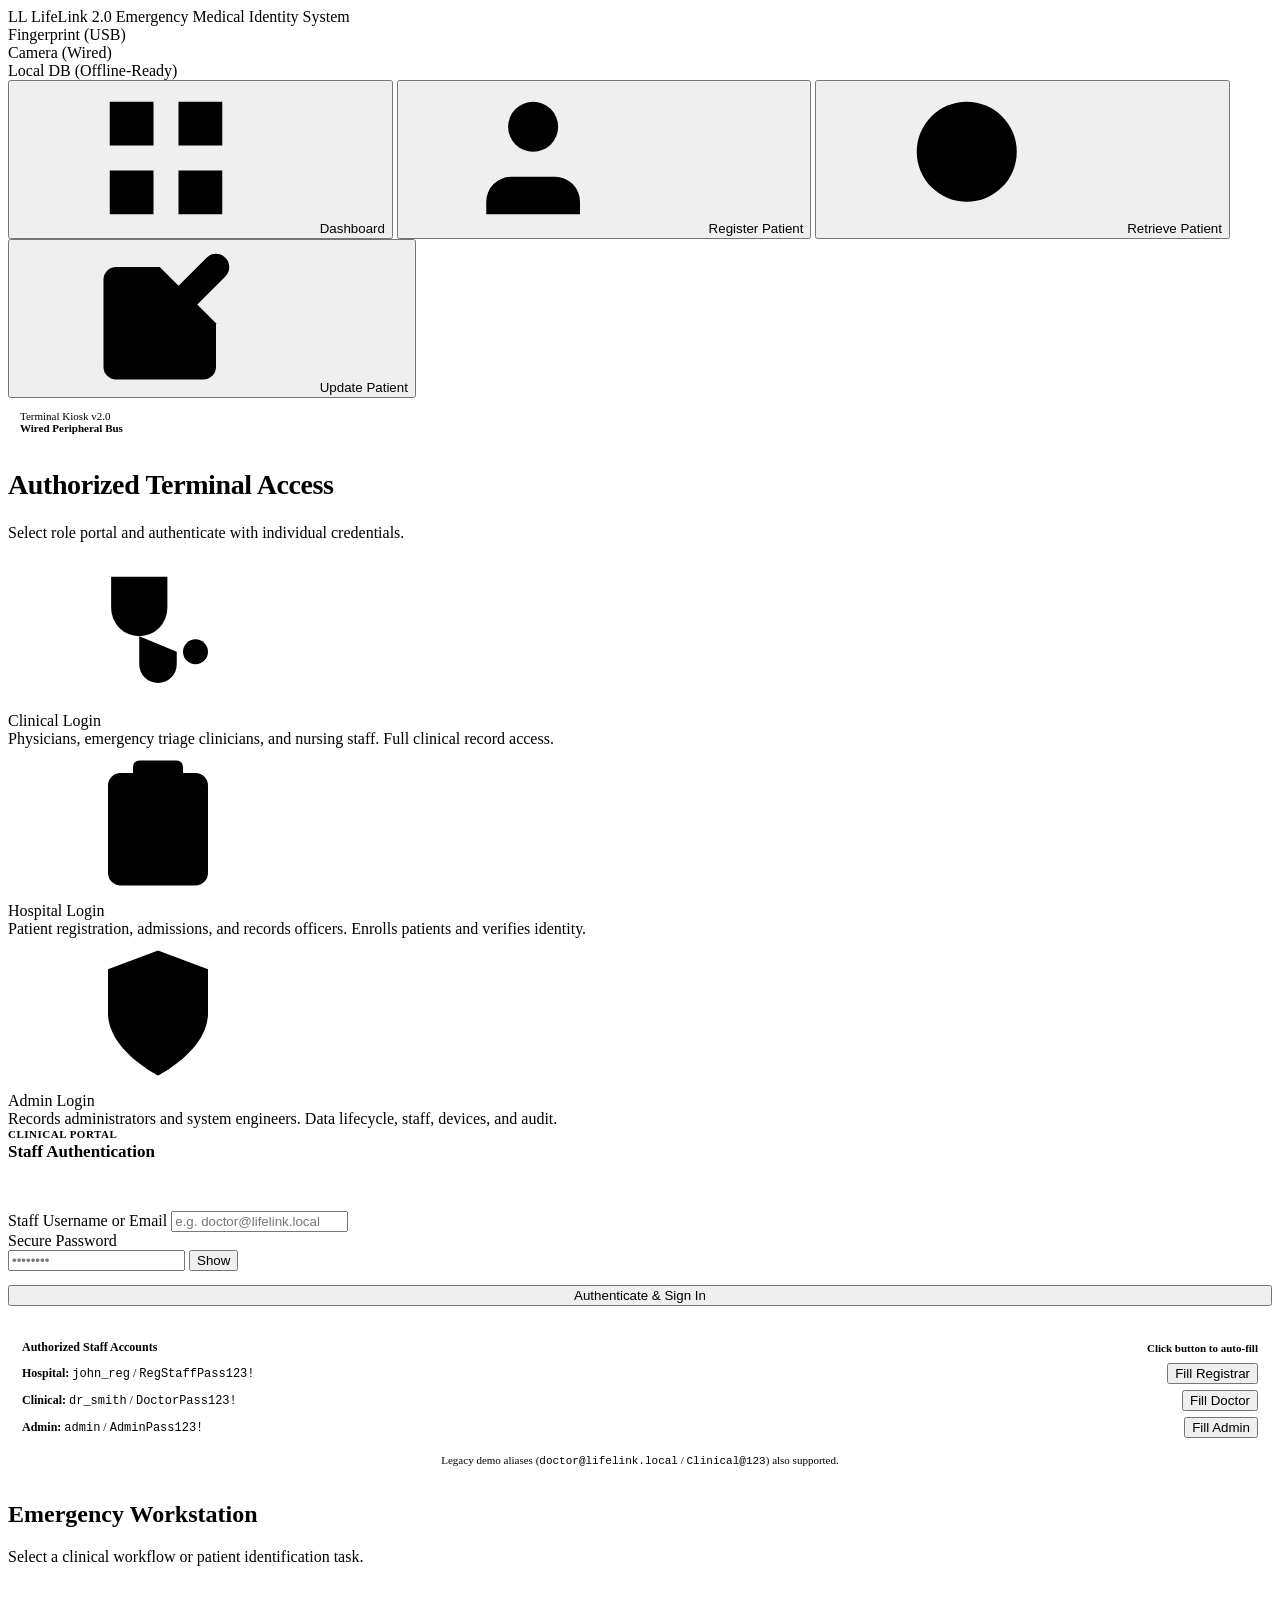
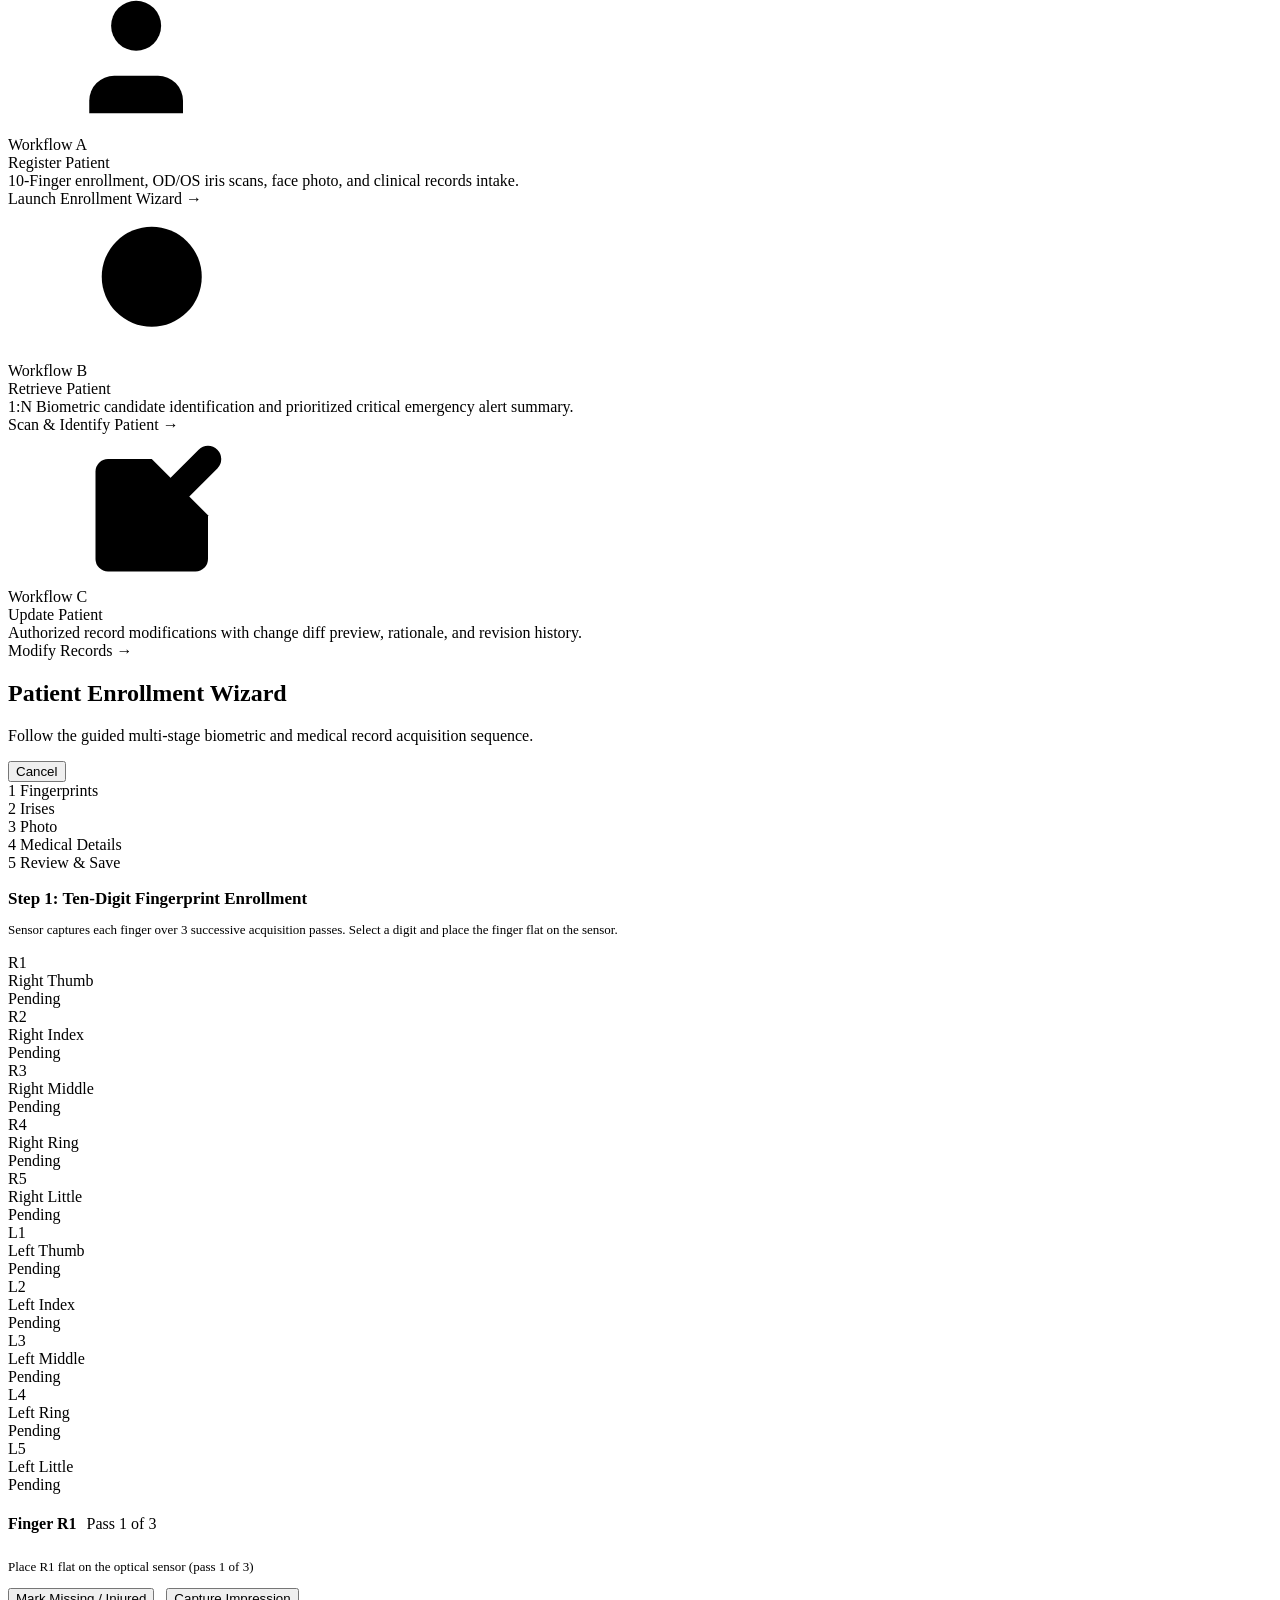
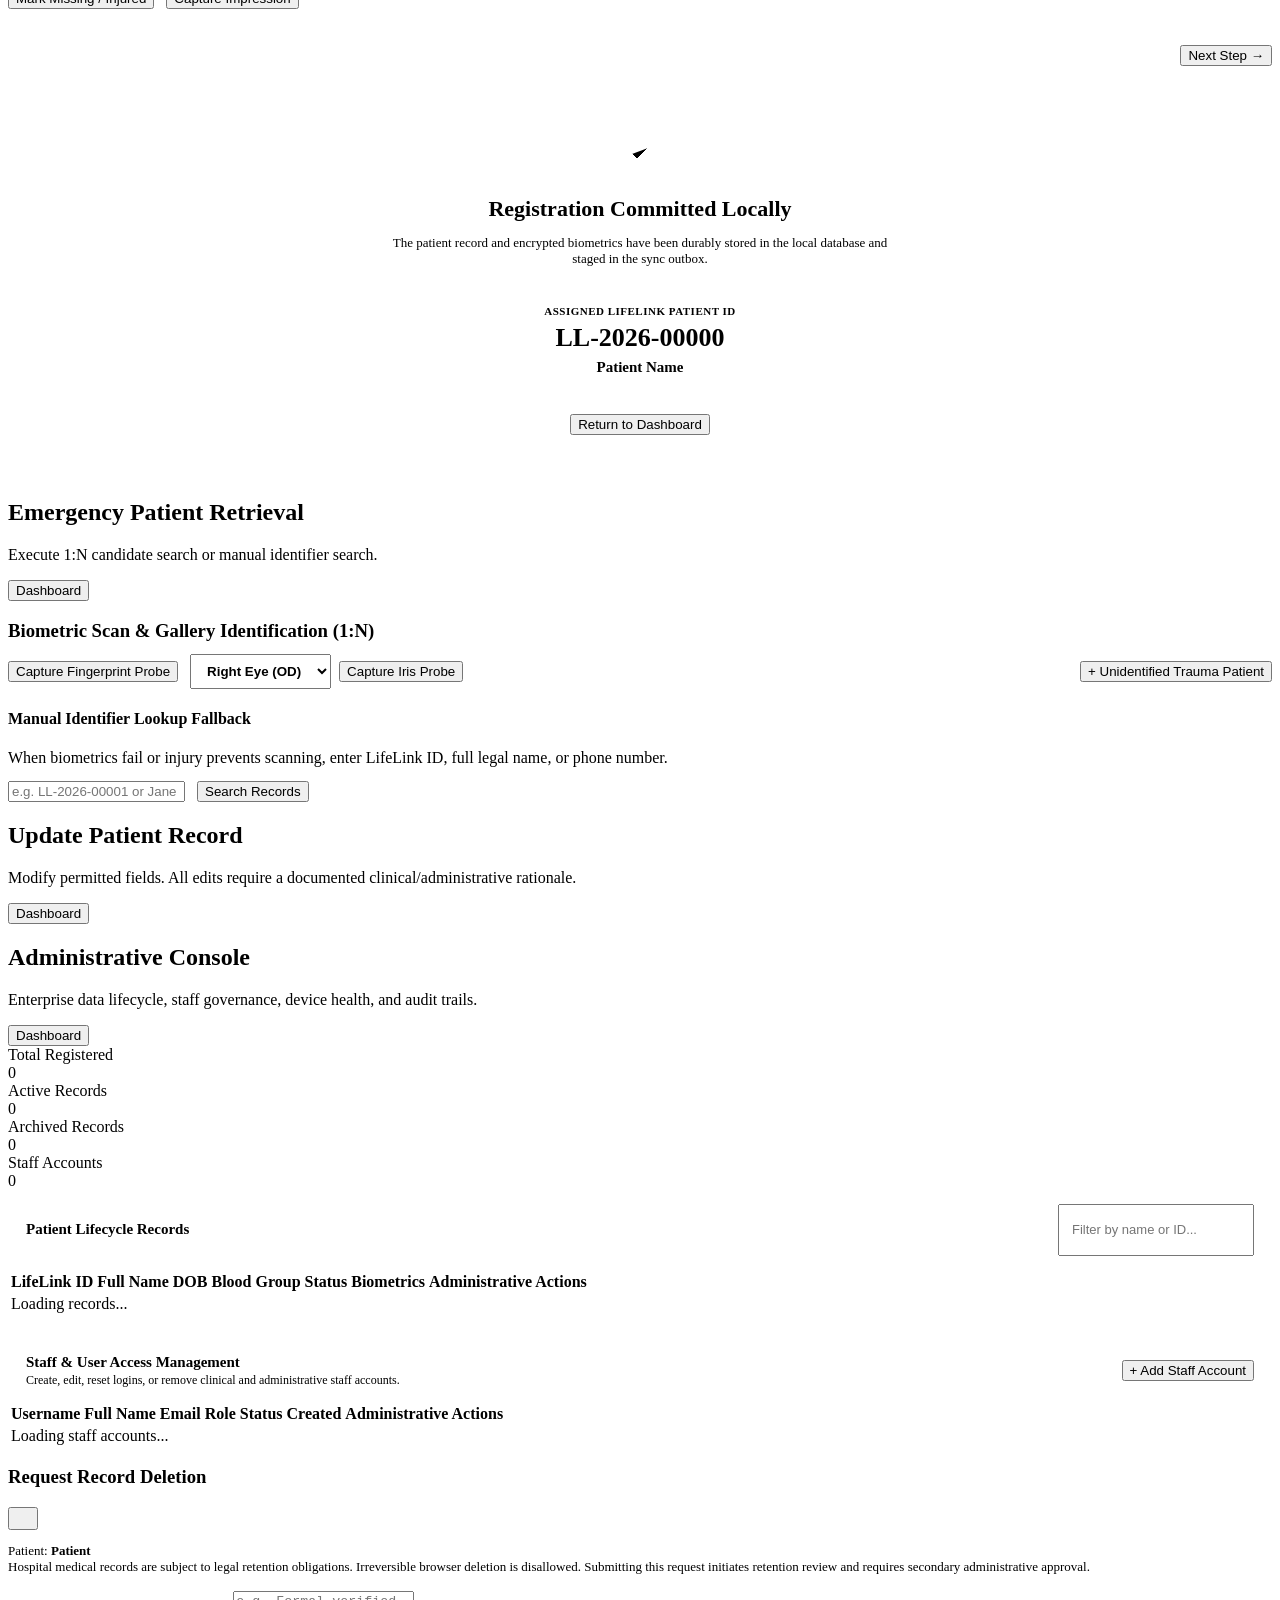
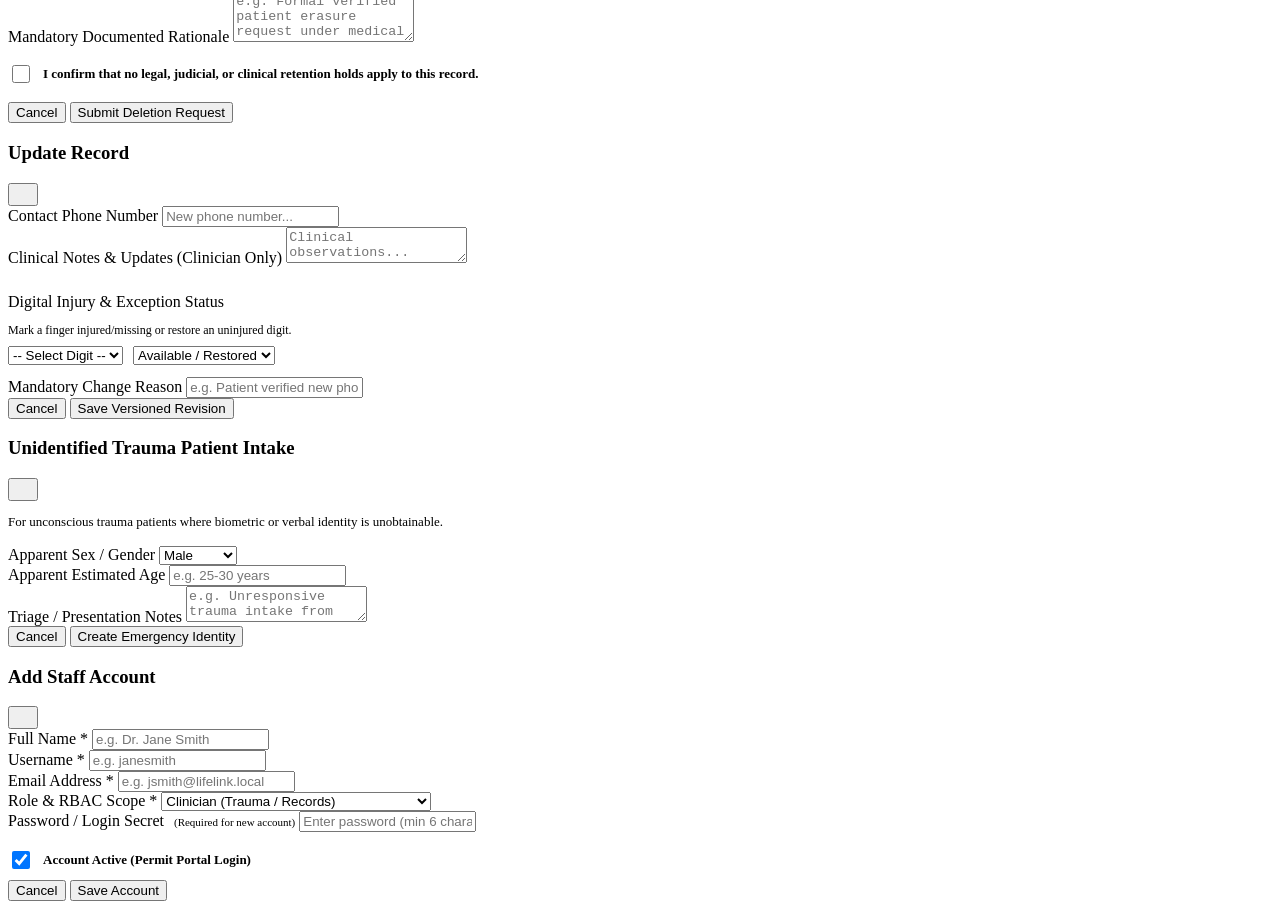
==== frontend/index.html @ 78378154 "First Commit" ====
<!DOCTYPE html>
<html lang="en">
<head>
  <meta charset="UTF-8">
  <meta name="viewport" content="width=device-width, initial-scale=1.0">
  <title>LifeLink 2.0 — Emergency Medical Identity System</title>
  <link rel="stylesheet" href="/css/style.css">
</head>
<body>
  <!-- Offline SVG Icon Sprite -->
  <svg style="display:none;" xmlns="http://www.w3.org/2000/svg">
    <defs>
      <symbol id="icon-dashboard" viewBox="0 0 24 24">
        <rect x="3" y="3" width="7" height="7"></rect>
        <rect x="14" y="3" width="7" height="7"></rect>
        <rect x="14" y="14" width="7" height="7"></rect>
        <rect x="3" y="14" width="7" height="7"></rect>
      </symbol>
      <symbol id="icon-register" viewBox="0 0 24 24">
        <path d="M16 21v-2a4 4 0 0 0-4-4H5a4 4 0 0 0-4 4v2"></path>
        <circle cx="8.5" cy="7" r="4"></circle>
        <line x1="20" y1="8" x2="20" y2="14"></line>
        <line x1="23" y1="11" x2="17" y2="11"></line>
      </symbol>
      <symbol id="icon-retrieve" viewBox="0 0 24 24">
        <circle cx="11" cy="11" r="8"></circle>
        <line x1="21" y1="21" x2="16.65" y2="16.65"></line>
      </symbol>
      <symbol id="icon-update" viewBox="0 0 24 24">
        <path d="M11 4H4a2 2 0 0 0-2 2v14a2 2 0 0 0 2 2h14a2 2 0 0 0 2-2v-7"></path>
        <path d="M18.5 2.5a2.121 2.121 0 0 1 3 3L12 15l-4 1 1-4 9.5-9.5z"></path>
      </symbol>
      <symbol id="icon-admin" viewBox="0 0 24 24">
        <circle cx="12" cy="12" r="3"></circle>
        <path d="M19.4 15a1.65 1.65 0 0 0 .33 1.82l.06.06a2 2 0 0 1 0 2.83 2 2 0 0 1-2.83 0l-.06-.06a1.65 1.65 0 0 0-1.82-.33 1.65 1.65 0 0 0-1 1.51V21a2 2 0 0 1-2 2 2 2 0 0 1-2-2v-.09A1.65 1.65 0 0 0 9 19.4a1.65 1.65 0 0 0-1.82.33l-.06.06a2 2 0 0 1-2.83 0 2 2 0 0 1 0-2.83l.06-.06a1.65 1.65 0 0 0 .33-1.82 1.65 1.65 0 0 0-1.51-1H3a2 2 0 0 1-2-2 2 2 0 0 1 2-2h.09A1.65 1.65 0 0 0 4.6 9a1.65 1.65 0 0 0-.33-1.82l-.06-.06a2 2 0 0 1 0-2.83 2 2 0 0 1 2.83 0l.06.06a1.65 1.65 0 0 0 1.82.33H9a1.65 1.65 0 0 0 1-1.51V3a2 2 0 0 1 2-2 2 2 0 0 1 2 2v.09a1.65 1.65 0 0 0 1 1.51 1.65 1.65 0 0 0 1.82-.33l.06-.06a2 2 0 0 1 2.83 0 2 2 0 0 1 0 2.83l-.06.06a1.65 1.65 0 0 0-.33 1.82V9a1.65 1.65 0 0 0 1.51 1H21a2 2 0 0 1 2 2 2 2 0 0 1-2 2h-.09a1.65 1.65 0 0 0-1.51 1z"></path>
      </symbol>
      <symbol id="icon-stethoscope" viewBox="0 0 24 24">
        <path d="M4.5 3v5a4.5 4.5 0 0 0 9 0V3"></path>
        <path d="M9 12.5V17a3 3 0 0 0 6 0v-2"></path>
        <circle cx="18" cy="15" r="2"></circle>
        <line x1="3" y1="3" x2="6" y2="3"></line>
        <line x1="12" y1="3" x2="15" y2="3"></line>
      </symbol>
      <symbol id="icon-clipboard" viewBox="0 0 24 24">
        <path d="M16 4h2a2 2 0 0 1 2 2v14a2 2 0 0 1-2 2H6a2 2 0 0 1-2-2V6a2 2 0 0 1 2-2h2"></path>
        <rect x="8" y="2" width="8" height="4" rx="1" ry="1"></rect>
        <line x1="9" y1="12" x2="15" y2="12"></line>
        <line x1="9" y1="16" x2="13" y2="16"></line>
      </symbol>
      <symbol id="icon-shield" viewBox="0 0 24 24">
        <path d="M12 22s8-4 8-10V5l-8-3-8 3v7c0 6 8 10 8 10z"></path>
      </symbol>
      <symbol id="icon-eye" viewBox="0 0 24 24">
        <path d="M1 12s4-8 11-8 11 8 11 8-4 8-11 8-11-8-11-8z"></path>
        <circle cx="12" cy="12" r="3"></circle>
      </symbol>
      <symbol id="icon-camera" viewBox="0 0 24 24">
        <path d="M23 19a2 2 0 0 1-2 2H3a2 2 0 0 1-2-2V8a2 2 0 0 1 2-2h4l2-3h6l2 3h4a2 2 0 0 1 2 2z"></path>
        <circle cx="12" cy="13" r="4"></circle>
      </symbol>
      <symbol id="icon-fingerprint" viewBox="0 0 24 24">
        <path d="M12 2a10 10 0 0 0-10 10c0 3 1 5.5 2.5 7.5"></path>
        <path d="M12 6a6 6 0 0 0-6 6c0 2 .5 4 1.5 5.5"></path>
        <path d="M12 10a2 2 0 0 0-2 2c0 1.5.5 3 1.5 4"></path>
        <path d="M12 14v4"></path>
        <path d="M16 12a4 4 0 0 0-1.2-2.8"></path>
        <path d="M18.5 8.5A8 8 0 0 1 20 12c0 2.5-.8 5-2.2 7"></path>
      </symbol>
      <symbol id="icon-refresh" viewBox="0 0 24 24">
        <polyline points="1 4 1 10 7 10"></polyline>
        <polyline points="23 20 23 14 17 14"></polyline>
        <path d="M20.49 9A9 9 0 0 0 5.64 5.64L1 10m22 4l-4.64 4.36A9 9 0 0 1 3.51 15"></path>
      </symbol>
      <symbol id="icon-check" viewBox="0 0 24 24">
        <polyline points="20 6 9 17 4 12"></polyline>
      </symbol>
      <symbol id="icon-x" viewBox="0 0 24 24">
        <line x1="18" y1="6" x2="6" y2="18"></line>
        <line x1="6" y1="6" x2="18" y2="18"></line>
      </symbol>
      <symbol id="icon-plus" viewBox="0 0 24 24">
        <line x1="12" y1="5" x2="12" y2="19"></line>
        <line x1="5" y1="12" x2="19" y2="12"></line>
      </symbol>
    </defs>
  </svg>

  <div id="app-root">
    <!-- Top Hospital Header -->
    <header class="kiosk-header">
      <div class="kiosk-brand">
        <span class="brand-mark">LL</span>
        <span class="brand-title">LifeLink 2.0</span>
        <span class="brand-subtitle">Emergency Medical Identity System</span>
      </div>

      <!-- Live Peripheral Health & Offline/Wired Status Strip -->
      <div class="header-status-strip">
        <div class="status-pill" title="GT-521F32 Fingerprint Sensor over USB Serial">
          <span class="status-dot mock" id="status-fp"></span>
          <span>Fingerprint (USB)</span>
        </div>
        <div class="status-pill" title="Raspberry Pi 3B+ Camera over Wired Ethernet">
          <span class="status-dot mock" id="status-cam"></span>
          <span>Camera (Wired)</span>
        </div>
        <div class="status-pill" title="Local Operational Database">
          <span class="status-dot active" id="status-db"></span>
          <span>Local DB (Offline-Ready)</span>
        </div>

        <!-- Staff Profile Indicator -->
        <div class="header-user-badge" id="header-user-badge" style="display:none;">
          <div style="text-align:left;">
            <div id="header-user-name" class="user-name">User</div>
            <div id="header-user-role" class="user-role">ROLE</div>
          </div>
        </div>

        <button id="btn-logout" class="btn btn-secondary btn-sm" style="display:none;">
          Sign Out
        </button>
      </div>
    </header>

    <!-- App Body: Sidebar + Main Workspace -->
    <div class="app-body">
      <!-- Left Navigation Sidebar (Visible when logged in) -->
      <aside class="kiosk-sidebar hidden" id="kiosk-sidebar">
        <button class="nav-item active" id="nav-item-dashboard" onclick="app.showScreen('screen-dashboard')">
          <span class="nav-item-icon"><svg class="ll-icon"><use href="#icon-dashboard"/></svg></span>
          <span>Dashboard</span>
        </button>
        <button class="nav-item" id="nav-item-register" onclick="app.startRegistration()">
          <span class="nav-item-icon"><svg class="ll-icon"><use href="#icon-register"/></svg></span>
          <span>Register Patient</span>
        </button>
        <button class="nav-item" id="nav-item-retrieve" onclick="app.startRetrieval()">
          <span class="nav-item-icon"><svg class="ll-icon"><use href="#icon-retrieve"/></svg></span>
          <span>Retrieve Patient</span>
        </button>
        <button class="nav-item" id="nav-item-update" onclick="app.startUpdate()">
          <span class="nav-item-icon"><svg class="ll-icon"><use href="#icon-update"/></svg></span>
          <span>Update Patient</span>
        </button>
        <button class="nav-item" id="nav-item-admin" style="display:none;" onclick="app.startAdmin()">
          <span class="nav-item-icon"><svg class="ll-icon"><use href="#icon-admin"/></svg></span>
          <span>Admin Console</span>
        </button>
        
        <div class="sidebar-spacer"></div>

        <div style="padding:12px; font-size:11px; color:var(--text-muted); border-top:1px solid var(--border);">
          Terminal Kiosk v2.0<br>
          <span style="font-weight:600;">Wired Peripheral Bus</span>
        </div>
      </aside>

      <!-- Main Kiosk Workspace -->
      <main class="kiosk-main">

        <!-- ====================================================================
             SCREEN 1: LOGIN PORTAL SELECTION & STAFF AUTHENTICATION
             ==================================================================== -->
        <section id="screen-login" class="screen-view active">
          <div class="login-container">
            <div class="login-header-block">
              <h1 style="font-size:28px; font-weight:700; letter-spacing:-0.4px;">Authorized Terminal Access</h1>
              <p style="color:var(--text-secondary); margin-top:6px;">Select role portal and authenticate with individual credentials.</p>
            </div>

            <!-- Role Selection Cards -->
            <div class="login-portal-grid">
              <div class="portal-card clinical selected" data-portal="clinical">
                <div class="portal-icon"><svg class="ll-icon"><use href="#icon-stethoscope"/></svg></div>
                <div class="portal-title">Clinical Login</div>
                <div class="portal-desc">Physicians, emergency triage clinicians, and nursing staff. Full clinical record access.</div>
              </div>

              <div class="portal-card hospital" data-portal="hospital">
                <div class="portal-icon"><svg class="ll-icon"><use href="#icon-clipboard"/></svg></div>
                <div class="portal-title">Hospital Login</div>
                <div class="portal-desc">Patient registration, admissions, and records officers. Enrolls patients and verifies identity.</div>
              </div>

              <div class="portal-card admin" data-portal="admin">
                <div class="portal-icon"><svg class="ll-icon"><use href="#icon-shield"/></svg></div>
                <div class="portal-title">Admin Login</div>
                <div class="portal-desc">Records administrators and system engineers. Data lifecycle, staff, devices, and audit.</div>
              </div>
            </div>

            <!-- Authentication Form Card -->
            <div class="login-card">
              <div style="margin-bottom:20px; padding-bottom:12px; border-bottom:1px solid var(--border);">
                <div style="font-size:11px; font-weight:700; color:var(--text-muted); text-transform:uppercase; letter-spacing:0.5px;" id="login-portal-title">Clinical Portal</div>
                <h3 style="font-size:17px; font-weight:600; margin-top:2px;">Staff Authentication</h3>
              </div>

              <form id="login-form">
                <div class="form-group">
                  <label class="form-label" for="input-username">Staff Username or Email</label>
                  <input type="text" id="input-username" class="form-input" placeholder="e.g. doctor@lifelink.local" required autocomplete="username">
                </div>

                <div class="form-group">
                  <label class="form-label" for="input-password">Secure Password</label>
                  <div class="password-input-wrapper">
                    <input type="password" id="input-password" class="form-input" placeholder="••••••••" required autocomplete="current-password">
                    <button type="button" class="password-toggle-btn" id="btn-toggle-password">Show</button>
                  </div>
                </div>

                <button type="submit" id="btn-login-submit" class="btn btn-primary" style="width:100%; margin-top:14px;">
                  Authenticate & Sign In
                </button>
              </form>

              <div style="margin-top:20px; padding:14px; background:var(--surface); border:1px solid var(--border); border-radius:var(--radius-sm); font-size:12px; color:var(--text-secondary);">
                <div style="font-weight:700; color:var(--text-primary); margin-bottom:8px; display:flex; justify-content:space-between; align-items:center;">
                  <span>Authorized Staff Accounts</span>
                  <span style="font-size:11px; color:var(--text-muted);">Click button to auto-fill</span>
                </div>
                <div style="display:flex; flex-direction:column; gap:6px; margin-bottom:10px;">
                  <div style="display:flex; justify-content:space-between; align-items:center;">
                    <span><strong>Hospital:</strong> <code>john_reg</code> / <code>RegStaffPass123!</code></span>
                    <button type="button" class="btn btn-outline btn-xs demo-fill-btn" data-portal="hospital" data-user="john_reg" data-pass="RegStaffPass123!">Fill Registrar</button>
                  </div>
                  <div style="display:flex; justify-content:space-between; align-items:center;">
                    <span><strong>Clinical:</strong> <code>dr_smith</code> / <code>DoctorPass123!</code></span>
                    <button type="button" class="btn btn-outline btn-xs demo-fill-btn" data-portal="clinical" data-user="dr_smith" data-pass="DoctorPass123!">Fill Doctor</button>
                  </div>
                  <div style="display:flex; justify-content:space-between; align-items:center;">
                    <span><strong>Admin:</strong> <code>admin</code> / <code>AdminPass123!</code></span>
                    <button type="button" class="btn btn-outline btn-xs demo-fill-btn" data-portal="admin" data-user="admin" data-pass="AdminPass123!">Fill Admin</button>
                  </div>
                </div>
                <div style="border-top:1px dashed var(--border); padding-top:6px; font-size:11px; color:var(--text-muted); text-align:center;">
                  Legacy demo aliases (<code>doctor@lifelink.local</code> / <code>Clinical@123</code>) also supported.
                </div>
              </div>
            </div>
          </div>
        </section>

        <!-- ====================================================================
             SCREEN 2: MAIN WORKSTATION DASHBOARD
             ==================================================================== -->
        <section id="screen-dashboard" class="screen-view">
          <div class="page-header">
            <div>
              <h1 class="page-title">Emergency Workstation</h1>
              <p class="page-description">Select a clinical workflow or patient identification task.</p>
            </div>
          </div>

          <div class="dashboard-grid">
            <!-- Register Patient -->
            <div class="action-card" id="card-action-register">
              <div>
                <div class="action-card-header">
                  <div class="action-card-icon"><svg class="ll-icon"><use href="#icon-register"/></svg></div>
                  <span class="action-card-badge">Workflow A</span>
                </div>
                <div class="action-card-title">Register Patient</div>
                <div class="action-card-desc">10-Finger enrollment, OD/OS iris scans, face photo, and clinical records intake.</div>
              </div>
              <div class="action-card-link">Launch Enrollment Wizard →</div>
            </div>

            <!-- Retrieve Patient -->
            <div class="action-card" id="card-action-retrieve">
              <div>
                <div class="action-card-header">
                  <div class="action-card-icon"><svg class="ll-icon"><use href="#icon-retrieve"/></svg></div>
                  <span class="action-card-badge">Workflow B</span>
                </div>
                <div class="action-card-title">Retrieve Patient</div>
                <div class="action-card-desc">1:N Biometric candidate identification and prioritized critical emergency alert summary.</div>
              </div>
              <div class="action-card-link">Scan & Identify Patient →</div>
            </div>

            <!-- Update Patient -->
            <div class="action-card" id="card-action-update">
              <div>
                <div class="action-card-header">
                  <div class="action-card-icon"><svg class="ll-icon"><use href="#icon-update"/></svg></div>
                  <span class="action-card-badge">Workflow C</span>
                </div>
                <div class="action-card-title">Update Patient</div>
                <div class="action-card-desc">Authorized record modifications with change diff preview, rationale, and revision history.</div>
              </div>
              <div class="action-card-link">Modify Records →</div>
            </div>

            <!-- Admin Dashboard (Conditional on RBAC) -->
            <div class="action-card" id="card-action-admin" style="display:none;">
              <div>
                <div class="action-card-header">
                  <div class="action-card-icon"><svg class="ll-icon"><use href="#icon-admin"/></svg></div>
                  <span class="action-card-badge">Administration</span>
                </div>
                <div class="action-card-title">Admin Dashboard</div>
                <div class="action-card-desc">Patient lifecycle (view, edit, archive, deletion requests), staff accounts, devices, and audit.</div>
              </div>
              <div class="action-card-link">Open Admin Console →</div>
            </div>
          </div>
        </section>

        <!-- ====================================================================
             SCREEN 3: WORKFLOW A — PATIENT REGISTRATION WIZARD
             ==================================================================== -->
        <section id="screen-register" class="screen-view">
          <div class="page-header">
            <div>
              <h1 class="page-title">Patient Enrollment Wizard</h1>
              <p class="page-description">Follow the guided multi-stage biometric and medical record acquisition sequence.</p>
            </div>
            <button class="btn btn-secondary btn-sm" onclick="app.showScreen('screen-dashboard')">Cancel</button>
          </div>

          <!-- Minimal Horizontal Stepper -->
          <div class="stepper registration-stepper">
            <div class="step-item active" data-step="1"><span class="step-number">1</span> <span>Fingerprints</span></div>
            <div class="step-item" data-step="2"><span class="step-number">2</span> <span>Irises</span></div>
            <div class="step-item" data-step="3"><span class="step-number">3</span> <span>Photo</span></div>
            <div class="step-item" data-step="4"><span class="step-number">4</span> <span>Medical Details</span></div>
            <div class="step-item" data-step="5"><span class="step-number">5</span> <span>Review & Save</span></div>
          </div>

          <!-- Step 1: 10-Finger Interactive Matrix -->
          <div id="reg-step-1" class="step-content-pane reg-step-pane">
            <h3 style="font-size:17px; font-weight:600; margin-bottom:4px;">Step 1: Ten-Digit Fingerprint Enrollment</h3>
            <p style="color:var(--text-secondary); font-size:13px; margin-bottom:16px;">
              Sensor captures each finger over 3 successive acquisition passes. Select a digit and place the finger flat on the sensor.
            </p>

            <!-- 10 Fingers Matrix: R1..R5 and L1..L5 -->
            <div class="fingerprint-matrix">
              <div class="finger-slot-card active" data-pos="R1"><div class="finger-label">R1</div><div class="finger-sub">Right Thumb</div><span class="finger-status-badge badge-pending">Pending</span></div>
              <div class="finger-slot-card" data-pos="R2"><div class="finger-label">R2</div><div class="finger-sub">Right Index</div><span class="finger-status-badge badge-pending">Pending</span></div>
              <div class="finger-slot-card" data-pos="R3"><div class="finger-label">R3</div><div class="finger-sub">Right Middle</div><span class="finger-status-badge badge-pending">Pending</span></div>
              <div class="finger-slot-card" data-pos="R4"><div class="finger-label">R4</div><div class="finger-sub">Right Ring</div><span class="finger-status-badge badge-pending">Pending</span></div>
              <div class="finger-slot-card" data-pos="R5"><div class="finger-label">R5</div><div class="finger-sub">Right Little</div><span class="finger-status-badge badge-pending">Pending</span></div>
              <div class="finger-slot-card" data-pos="L1"><div class="finger-label">L1</div><div class="finger-sub">Left Thumb</div><span class="finger-status-badge badge-pending">Pending</span></div>
              <div class="finger-slot-card" data-pos="L2"><div class="finger-label">L2</div><div class="finger-sub">Left Index</div><span class="finger-status-badge badge-pending">Pending</span></div>
              <div class="finger-slot-card" data-pos="L3"><div class="finger-label">L3</div><div class="finger-sub">Left Middle</div><span class="finger-status-badge badge-pending">Pending</span></div>
              <div class="finger-slot-card" data-pos="L4"><div class="finger-label">L4</div><div class="finger-sub">Left Ring</div><span class="finger-status-badge badge-pending">Pending</span></div>
              <div class="finger-slot-card" data-pos="L5"><div class="finger-label">L5</div><div class="finger-sub">Left Little</div><span class="finger-status-badge badge-pending">Pending</span></div>
            </div>

            <!-- Guided Capture Control Box -->
            <div class="biometric-control-box">
              <div>
                <div style="display:flex; align-items:center; gap:10px;">
                  <h4 id="current-finger-title" style="font-size:16px; font-weight:700;">Finger R1</h4>
                  <span id="fp-pass-indicator" class="status-pill">Pass 1 of 3</span>
                </div>
                <p id="current-finger-instruction" style="color:var(--text-muted); font-size:13px; margin-top:4px;">Place R1 flat on the optical sensor (pass 1 of 3)</p>
                <div id="fp-scan-progress" style="display:none; margin-top:8px; font-size:12px; color:var(--primary); font-weight:600;">
                  <span style="display:inline-block; width:12px; height:12px; border:2px solid var(--border); border-top-color:var(--primary); border-radius:50%; animation:spin 0.8s linear infinite; vertical-align:middle; margin-right:6px;"></span>
                  <span id="fp-scan-status-text">Sensor active — waiting for finger...</span>
                </div>
              </div>
              <div style="display:flex; gap:12px; align-items:center;">
                <button id="btn-restore-fp" class="btn btn-secondary" style="display:none;">
                  <svg class="ll-icon" style="margin-right:6px;"><use href="#icon-refresh"/></svg> Restore Finger
                </button>
                <button id="btn-mark-fp-unavailable" class="btn btn-secondary">Mark Missing / Injured</button>
                <button id="btn-cancel-fp-scan" class="btn btn-secondary" style="display:none;">Cancel Scan</button>
                <button id="btn-trigger-fp-scan" class="btn btn-primary">Capture Impression</button>
              </div>
            </div>
          </div>

          <!-- Step 2: Iris Capture & ISO Quality Screening -->
          <div id="reg-step-2" class="step-content-pane reg-step-pane" style="display:none;">
            <h3 style="font-size:17px; font-weight:600; margin-bottom:4px;">Step 2: Visible-Spectrum Iris Acquisition</h3>
            <p style="color:var(--text-secondary); font-size:13px; margin-bottom:16px;">
              Align patient eye within camera reticle. The system evaluates ISO/IEC 29794-6 sharpness, exposure, and glare in RAM before acceptance.
            </p>

            <div class="iris-capture-panel">
              <div class="camera-viewport">
                <div class="camera-guide-reticle"></div>
                <img id="iris-live-stream" style="display:none; width:100%; height:100%; object-fit:cover;" alt="Live Iris Feed">
                <img id="iris-preview-od" style="display:none; width:100%; height:100%; object-fit:cover;" alt="OD Preview">
                <img id="iris-preview-os" style="display:none; width:100%; height:100%; object-fit:cover;" alt="OS Preview">
                <div id="iris-placeholder-text" style="text-align:center; color:var(--text-muted); font-size:13px; z-index:2;">
                  <svg class="ll-icon" style="width:36px; height:36px; stroke-width:1.5; margin-bottom:8px;"><use href="#icon-eye"/></svg><br>
                  Shared Pi 3B+ Camera (IMX708 NoIR)<br>
                  <span style="font-size:11px; color:var(--text-secondary);">Start preview for real-time alignment with 850nm IR illumination</span>
                </div>
              </div>

              <div class="quality-meter-box">
                <div style="display:flex; justify-content:space-between; align-items:center; margin-bottom:8px;">
                  <h4 style="font-size:14px; font-weight:700; text-transform:uppercase; letter-spacing:0.5px;">ISO/IEC 29794-6 Quality Screening</h4>
                  <button id="btn-toggle-iris-preview" class="btn btn-secondary btn-sm">Start Live Preview</button>
                </div>
                
                <div class="meter-row">
                  <div class="meter-label-row">
                    <span>Sharpness / Focus (Laplacian &ge; 50)</span>
                    <span id="meter-sharpness-val" style="font-weight:700;">0.0</span>
                  </div>
                  <div class="meter-bar"><div class="meter-fill" id="meter-sharpness" style="width:0%;"></div></div>
                </div>

                <div class="meter-row">
                  <div class="meter-label-row">
                    <span>Exposure / Illumination (Mean 35–220)</span>
                    <span id="meter-exposure-val" style="font-weight:700;">0.0</span>
                  </div>
                  <div class="meter-bar"><div class="meter-fill" id="meter-exposure" style="width:0%;"></div></div>
                </div>

                <div class="meter-row">
                  <div class="meter-label-row">
                    <span>Corneal Glare (&le; 5%)</span>
                    <span id="meter-glare-val" style="font-weight:700;">0.0%</span>
                  </div>
                  <div class="meter-bar"><div class="meter-fill" id="meter-glare" style="width:0%;"></div></div>
                </div>

                <div style="display:flex; flex-direction:column; gap:10px; margin-top:12px;">
                  <button id="btn-capture-iris-od" class="btn btn-primary">Capture Right Eye (OD)</button>
                  <button id="btn-capture-iris-os" class="btn btn-secondary">Capture Left Eye (OS)</button>
                  <button id="btn-cancel-iris-scan" class="btn btn-danger" style="display:none;">✕ Cancel Iris Scan</button>
                  <button id="btn-mark-iris-unavailable" class="btn btn-secondary">Mark Eye Unscannable (Exception)</button>
                </div>
                <div id="iris-scan-feedback" style="display:none; font-size:12px; color:var(--text-secondary); margin-top:10px; line-height:1.4; padding:8px; background:var(--surface); border:1px solid var(--border); border-radius:var(--radius-sm);"></div>
              </div>
            </div>

            <!-- Dual Captured Iris Verification & Biometric Vault Cards -->
            <div class="iris-dual-review-grid">
              <div id="card-iris-od" class="iris-eye-card">
                <div class="iris-eye-thumb-box">
                  <img id="iris-thumb-od" style="display:none;" alt="OD Crop">
                  <div class="iris-eye-reticle-overlay" id="reticle-od" style="display:none;">
                    <div class="ring-iris"></div>
                    <div class="ring-pupil"></div>
                  </div>
                  <span id="iris-thumb-empty-od" style="font-size:11px; color:var(--text-muted); text-align:center;">OD<br>Not Enrolled</span>
                </div>
                <div style="flex:1;">
                  <div style="display:flex; justify-content:space-between; align-items:center;">
                    <h5 style="font-size:13px; font-weight:700;">Right Eye (OD)</h5>
                    <span id="badge-iris-status-od" class="status-pill">Pending</span>
                  </div>
                  <p id="desc-iris-status-od" style="font-size:11px; color:var(--text-secondary); margin:4px 0 8px 0;">Requires NIR/visible acquisition</p>
                  <button type="button" id="btn-retake-iris-od" class="btn btn-outline btn-xs" style="display:none;">Retake OD</button>
                </div>
              </div>

              <div id="card-iris-os" class="iris-eye-card">
                <div class="iris-eye-thumb-box">
                  <img id="iris-thumb-os" style="display:none;" alt="OS Crop">
                  <div class="iris-eye-reticle-overlay" id="reticle-os" style="display:none;">
                    <div class="ring-iris"></div>
                    <div class="ring-pupil"></div>
                  </div>
                  <span id="iris-thumb-empty-os" style="font-size:11px; color:var(--text-muted); text-align:center;">OS<br>Not Enrolled</span>
                </div>
                <div style="flex:1;">
                  <div style="display:flex; justify-content:space-between; align-items:center;">
                    <h5 style="font-size:13px; font-weight:700;">Left Eye (OS)</h5>
                    <span id="badge-iris-status-os" class="status-pill">Pending</span>
                  </div>
                  <p id="desc-iris-status-os" style="font-size:11px; color:var(--text-secondary); margin:4px 0 8px 0;">Requires NIR/visible acquisition</p>
                  <button type="button" id="btn-retake-iris-os" class="btn btn-outline btn-xs" style="display:none;">Retake OS</button>
                </div>
              </div>
            </div>

            <div id="iris-biometric-badge" class="iris-biometric-badge" style="display:none;">
              <svg class="ll-icon" style="width:20px; height:20px; color:#10b981;"><use href="#icon-shield-check"/></svg>
              <span>Iris Biometrics Vaulted: <strong>LightIrisNet + Vis-IrisFormer-v1 (512-D)</strong> • ISO/IEC 29794-6 verified • Encrypted in Local AES-256-GCM Vault.</span>
            </div>
          </div>

          <!-- Step 3: Face Photo Capture -->
          <div id="reg-step-3" class="step-content-pane reg-step-pane" style="display:none;">
            <h3 style="font-size:17px; font-weight:600; margin-bottom:4px;">Step 3: Patient Photograph</h3>
            <p style="color:var(--text-secondary); font-size:13px; margin-bottom:16px;">
              Acquired through wired camera for visual confirmation on patient medical charts.
            </p>

            <div style="display:flex; gap:24px; align-items:center; background:var(--surface); padding:24px; border-radius:var(--radius-md); border:1px solid var(--border);">
              <div style="width:240px; height:180px; background:var(--surface-secondary); border-radius:var(--radius-sm); border:1px solid var(--border); display:flex; align-items:center; justify-content:center; overflow:hidden; position:relative;">
                <img id="photo-live-stream" style="display:none; width:100%; height:100%; object-fit:cover;" alt="Live Photo Preview">
                <img id="patient-photo-preview" style="display:none; width:100%; height:100%; object-fit:cover;" alt="Patient Portrait">
                <div id="photo-placeholder-text" style="text-align:center; color:var(--text-muted); font-size:13px;">
                  <svg class="ll-icon" style="width:32px; height:32px; stroke-width:1.5; margin-bottom:6px;"><use href="#icon-camera"/></svg><br>
                  <span>No Photo Acquired</span>
                </div>
              </div>
              <div style="flex:1;">
                <h4 style="font-size:15px; font-weight:600; margin-bottom:6px;">Wired High-Resolution Camera</h4>
                <p style="font-size:13px; color:var(--text-secondary); margin-bottom:16px;">
                  Shared Pi 3B+ camera operating in VISIBLE mode (IR LED strictly OFF).
                  Start live preview to frame the patient's face, then capture.
                </p>
                <div style="display:flex; gap:12px;">
                  <button id="btn-toggle-photo-preview" class="btn btn-secondary">Start Live Preview</button>
                  <button id="btn-capture-photo" class="btn btn-primary">Capture Patient Photo</button>
                </div>
              </div>
            </div>
          </div>

          <!-- Step 4: Demographics, Emergency & Clinical Information -->
          <div id="reg-step-4" class="step-content-pane reg-step-pane" style="display:none;">
            <h3 style="font-size:17px; font-weight:600; margin-bottom:4px;">Step 4: Clinical & Demographic Data</h3>
            <p style="color:var(--text-secondary); font-size:13px; margin-bottom:20px;">
              Enter core patient information. High-priority allergy and medication entries will be immediately indexed for emergency retrieval.
            </p>

            <div class="card" style="margin-bottom:20px;">
              <div class="card-header"><h4 class="card-title">1. Basic Identification</h4></div>
              <div class="form-grid-3">
                <div class="form-group">
                  <label class="form-label" for="reg-fullname">Full Legal Name *</label>
                  <input type="text" id="reg-fullname" class="form-input" placeholder="e.g. Jane Doe" required>
                </div>
                <div class="form-group">
                  <label class="form-label" for="reg-dob">Date of Birth *</label>
                  <input type="date" id="reg-dob" class="form-input" required>
                </div>
                <div class="form-group">
                  <label class="form-label" for="reg-gender">Sex / Gender</label>
                  <select id="reg-gender" class="form-select">
                    <option value="Female">Female</option>
                    <option value="Male">Male</option>
                    <option value="Other">Other</option>
                    <option value="Unknown">Unknown</option>
                  </select>
                </div>
              </div>
              <div class="form-grid-3">
                <div class="form-group">
                  <label class="form-label" for="reg-bloodtype">Blood Group *</label>
                  <select id="reg-bloodtype" class="form-select">
                    <option value="O-Positive">O-Positive (O+)</option>
                    <option value="O-Negative">O-Negative (O-)</option>
                    <option value="A-Positive">A-Positive (A+)</option>
                    <option value="A-Negative">A-Negative (A-)</option>
                    <option value="B-Positive">B-Positive (B+)</option>
                    <option value="B-Negative">B-Negative (B-)</option>
                    <option value="AB-Positive">AB-Positive (AB+)</option>
                    <option value="AB-Negative">AB-Negative (AB-)</option>
                    <option value="Unknown">Unknown</option>
                  </select>
                </div>
                <div class="form-group">
                  <label class="form-label" for="reg-phone">Contact Phone</label>
                  <input type="tel" id="reg-phone" class="form-input" placeholder="+1-555-0100">
                </div>
                <div class="form-group">
                  <label class="form-label" for="reg-address">Residential Address</label>
                  <input type="text" id="reg-address" class="form-input" placeholder="City, State">
                </div>
              </div>
            </div>

            <div class="card" style="margin-bottom:20px;">
              <div class="card-header"><h4 class="card-title">2. Emergency Contact</h4></div>
              <div class="form-grid-3">
                <div class="form-group">
                  <label class="form-label" for="reg-em-name">Contact Full Name</label>
                  <input type="text" id="reg-em-name" class="form-input" placeholder="e.g. Robert Doe">
                </div>
                <div class="form-group">
                  <label class="form-label" for="reg-em-rel">Relationship</label>
                  <input type="text" id="reg-em-rel" class="form-input" placeholder="e.g. Spouse / Next of Kin">
                </div>
                <div class="form-group">
                  <label class="form-label" for="reg-em-phone">Emergency Phone</label>
                  <input type="tel" id="reg-em-phone" class="form-input" placeholder="+1-555-0199">
                </div>
              </div>
            </div>

            <div class="card">
              <div class="card-header"><h4 class="card-title">3. Critical Medical Data</h4></div>
              <div class="form-grid-2">
                <div class="form-group">
                  <label class="form-label" for="reg-allergies">Severe Drug & Material Allergies</label>
                  <input type="text" id="reg-allergies" class="form-input" placeholder="e.g. Penicillin, Latex (comma separated)">
                </div>
                <div class="form-group">
                  <label class="form-label" for="reg-conditions">Chronic Conditions</label>
                  <input type="text" id="reg-conditions" class="form-input" placeholder="e.g. Asthma, Type 2 Diabetes">
                </div>
              </div>
              <div class="form-grid-2">
                <div class="form-group">
                  <label class="form-label" for="reg-meds">Current Medications</label>
                  <input type="text" id="reg-meds" class="form-input" placeholder="e.g. Lisinopril 10mg daily, Albuterol">
                </div>
                <div class="form-group">
                  <label class="form-label" for="reg-implants">Implanted Devices / Pacemaker</label>
                  <input type="text" id="reg-implants" class="form-input" placeholder="e.g. Cardiac Pacemaker, Stent, None">
                </div>
              </div>
              <div class="form-group">
                <label class="form-label" for="reg-notes">Clinical Emergency Notes</label>
                <textarea id="reg-notes" class="form-input" rows="2" placeholder="Critical triage instructions, organ donor status, baseline neurological notes..."></textarea>
              </div>
            </div>
          </div>

          <!-- Step 5: Pre-Commit Review & Duplicate Verification -->
          <div id="reg-step-5" class="step-content-pane reg-step-pane" style="display:none;">
            <h3 style="font-size:17px; font-weight:600; margin-bottom:4px;">Step 5: Pre-Commit Review & Verification</h3>
            <p style="color:var(--text-secondary); font-size:13px; margin-bottom:16px;">
              Review patient information and biometric completeness before committing to local encrypted PostgreSQL storage.
            </p>

            <div id="review-duplicate-notice" style="display:none; background:var(--surface); border:2px solid var(--primary); padding:12px; border-radius:var(--radius-sm); margin-bottom:16px; font-weight:600;"></div>

            <div id="review-summary-content"></div>
          </div>

          <!-- Wizard Navigation Toolbar -->
          <div style="display:flex; justify-content:space-between; align-items:center; margin-top:20px; padding-top:16px; border-top:1px solid var(--border);">
            <button id="btn-reg-prev" class="btn btn-secondary" style="display:none;">← Previous Step</button>
            <div style="margin-left:auto; display:flex; gap:12px;">
              <button id="btn-reg-next" class="btn btn-primary">Next Step →</button>
              <button id="btn-reg-commit" class="btn btn-primary" style="display:none;">Confirm & Save Patient Record</button>
            </div>
          </div>
        </section>

        <!-- ====================================================================
             SCREEN 3B: REGISTRATION CONFIRMATION RECEIPT
             ==================================================================== -->
        <section id="screen-receipt" class="screen-view">
          <div style="max-width:520px; margin:32px auto; background:var(--background); border:2px solid var(--primary); border-radius:var(--radius-md); padding:32px; text-align:center;">
            <div style="width:48px; height:48px; border-radius:50%; background:var(--primary); color:#FFFFFF; display:flex; align-items:center; justify-content:center; margin:0 auto 16px;">
              <svg class="ll-icon" style="width:24px; height:24px; stroke:#FFF;"><use href="#icon-check"/></svg>
            </div>
            <h2 style="font-size:22px; font-weight:700; margin-bottom:6px;">Registration Committed Locally</h2>
            <p style="color:var(--text-secondary); font-size:13px;">The patient record and encrypted biometrics have been durably stored in the local database and staged in the sync outbox.</p>

            <div style="background:var(--surface); padding:18px; border-radius:var(--radius-sm); margin:20px 0; border:1px solid var(--border);">
              <div style="font-size:11px; color:var(--text-muted); text-transform:uppercase; font-weight:700; letter-spacing:0.5px;">Assigned LifeLink Patient ID</div>
              <div id="receipt-lifelink-id" style="font-family:var(--font-mono); font-size:26px; font-weight:700; color:var(--text-primary); margin:6px 0;">LL-2026-00000</div>
              <div id="receipt-patient-name" style="font-size:15px; font-weight:600;">Patient Name</div>
            </div>

            <button class="btn btn-primary" onclick="app.showScreen('screen-dashboard')">Return to Dashboard</button>
          </div>
        </section>

        <!-- ====================================================================
             SCREEN 4: WORKFLOW B — RETRIEVE PATIENT & EMERGENCY SUMMARY
             ==================================================================== -->
        <section id="screen-retrieve" class="screen-view">
          <div class="page-header">
            <div>
              <h1 class="page-title">Emergency Patient Retrieval</h1>
              <p class="page-description">Execute 1:N candidate search or manual identifier search.</p>
            </div>
            <button class="btn btn-secondary btn-sm" onclick="app.showScreen('screen-dashboard')">Dashboard</button>
          </div>

          <!-- Biometric Probe Trigger Panel -->
          <div class="card" style="margin-bottom:20px;">
            <h3 class="card-title" style="margin-bottom:12px;">Biometric Scan & Gallery Identification (1:N)</h3>
            <div style="display:flex; gap:12px; flex-wrap:wrap; align-items:center;">
              <button id="btn-probe-fingerprint" class="btn btn-primary">Capture Fingerprint Probe</button>
              <div style="display:inline-flex; align-items:center; gap:8px;">
                <select id="select-probe-iris-eye" class="form-select" style="width:auto; padding:8px 12px; font-weight:600;">
                  <option value="OD">Right Eye (OD)</option>
                  <option value="OS">Left Eye (OS)</option>
                </select>
                <button id="btn-probe-iris" class="btn btn-secondary">Capture Iris Probe</button>
              </div>
              <button id="btn-unidentified-patient" class="btn btn-danger" style="margin-left:auto;">+ Unidentified Trauma Patient</button>
            </div>
            <div id="retrieval-status-box" style="display:none; margin-top:14px; padding:12px; border-radius:var(--radius-sm); background:var(--surface); font-size:13px; border:1px solid var(--border);"></div>

            <!-- Iris Retrieval Live Scanning & Preview Panel (uses identical registration scanning layout) -->
            <div id="retrieval-iris-panel" class="iris-capture-panel" style="display:none; margin-top:18px;">
              <div class="camera-viewport">
                <div class="camera-guide-reticle"></div>
                <img id="retrieval-iris-stream" style="display:none; width:100%; height:100%; object-fit:cover;" alt="Live Iris Feed">
                <img id="retrieval-iris-preview" style="display:none; width:100%; height:100%; object-fit:cover;" alt="Captured Iris Probe Preview">
                <div id="retrieval-iris-placeholder" style="text-align:center; color:var(--text-muted); font-size:13px; z-index:2;">
                  <svg class="ll-icon" style="width:36px; height:36px; stroke-width:1.5; margin-bottom:8px;"><use href="#icon-eye"/></svg><br>
                  Shared Pi 3B+ Camera (IMX708 NoIR)<br>
                  <span style="font-size:11px; color:var(--text-secondary);">Real-time alignment with 850nm NIR illumination</span>
                </div>
              </div>

              <div class="quality-meter-box">
                <div style="display:flex; justify-content:space-between; align-items:center; margin-bottom:8px;">
                  <h4 style="font-size:14px; font-weight:700; text-transform:uppercase; letter-spacing:0.5px;">ISO/IEC 29794-6 Screening</h4>
                  <div style="display:flex; gap:8px;">
                    <button id="btn-cancel-retrieval-iris-scan" type="button" class="btn btn-danger btn-sm" style="display:none;">✕ Cancel Scan</button>
                    <button id="btn-toggle-retrieval-iris-preview" type="button" class="btn btn-secondary btn-sm">Toggle Live Feed</button>
                    <button id="btn-close-retrieval-iris" type="button" class="btn btn-secondary btn-sm">✕ Close</button>
                  </div>
                </div>

                <div class="meter-row">
                  <div class="meter-label-row">
                    <span>Sharpness / Focus (Laplacian &ge; 50)</span>
                    <span id="retrieval-meter-sharpness-val" style="font-weight:700;">0.0</span>
                  </div>
                  <div class="meter-bar"><div class="meter-fill" id="retrieval-meter-sharpness" style="width:0%;"></div></div>
                </div>

                <div class="meter-row">
                  <div class="meter-label-row">
                    <span>Exposure / Illumination (Mean 35–220)</span>
                    <span id="retrieval-meter-exposure-val" style="font-weight:700;">0.0</span>
                  </div>
                  <div class="meter-bar"><div class="meter-fill" id="retrieval-meter-exposure" style="width:0%;"></div></div>
                </div>

                <div class="meter-row">
                  <div class="meter-label-row">
                    <span>Corneal Glare (&le; 5%)</span>
                    <span id="retrieval-meter-glare-val" style="font-weight:700;">0.0%</span>
                  </div>
                  <div class="meter-bar"><div class="meter-fill" id="retrieval-meter-glare" style="width:0%;"></div></div>
                </div>

                <div id="retrieval-iris-feedback" style="font-size:12px; color:var(--text-secondary); margin-top:8px; line-height:1.4;">
                  Align patient's eye in reticle at 12–15 cm. 850nm NIR illumination evaluates ISO quality.
                </div>
              </div>
            </div>
          </div>

          <!-- High-Priority Critical Emergency Card -->
          <div id="retrieval-results-card" style="display:none;"></div>

          <!-- Manual Search Fallback -->
          <div class="card" style="margin-top:20px;">
            <h4 class="card-title">Manual Identifier Lookup Fallback</h4>
            <p class="card-subtitle" style="margin-bottom:14px;">When biometrics fail or injury prevents scanning, enter LifeLink ID, full legal name, or phone number.</p>
            <div style="display:flex; gap:12px;">
              <input type="text" id="input-manual-search" class="form-input" style="max-width:380px;" placeholder="e.g. LL-2026-00001 or Jane Doe">
              <button id="btn-manual-search" class="btn btn-secondary">Search Records</button>
            </div>
            <div id="manual-search-results" style="margin-top:16px;"></div>
          </div>
        </section>

        <!-- ====================================================================
             SCREEN 5: WORKFLOW C — UPDATE PATIENT & REVISION DIFF
             ==================================================================== -->
        <section id="screen-update" class="screen-view">
          <div class="page-header">
            <div>
              <h1 class="page-title">Update Patient Record</h1>
              <p class="page-description">Modify permitted fields. All edits require a documented clinical/administrative rationale.</p>
            </div>
            <button class="btn btn-secondary btn-sm" onclick="app.showScreen('screen-dashboard')">Dashboard</button>
          </div>

          <div id="update-patient-list" style="margin-top:16px;"></div>
        </section>

        <!-- ====================================================================
             SCREEN 6: ADMIN DASHBOARD
             ==================================================================== -->
        <section id="screen-admin" class="screen-view">
          <div class="page-header">
            <div>
              <h1 class="page-title">Administrative Console</h1>
              <p class="page-description">Enterprise data lifecycle, staff governance, device health, and audit trails.</p>
            </div>
            <button class="btn btn-secondary btn-sm" onclick="app.showScreen('screen-dashboard')">Dashboard</button>
          </div>

          <!-- KPI Widgets -->
          <div class="kpi-grid">
            <div class="kpi-card">
              <div class="kpi-label">Total Registered</div>
              <div id="kpi-total-patients" class="kpi-value">0</div>
            </div>
            <div class="kpi-card">
              <div class="kpi-label">Active Records</div>
              <div id="kpi-active-patients" class="kpi-value">0</div>
            </div>
            <div class="kpi-card">
              <div class="kpi-label">Archived Records</div>
              <div id="kpi-archived-patients" class="kpi-value">0</div>
            </div>
            <div class="kpi-card">
              <div class="kpi-label">Staff Accounts</div>
              <div id="kpi-total-staff" class="kpi-value">0</div>
            </div>
          </div>

          <!-- Patient Management Table -->
          <div class="data-table-container">
            <div style="padding:14px 18px; border-bottom:1px solid var(--border); display:flex; justify-content:space-between; align-items:center;">
              <h3 style="font-size:15px; font-weight:700;">Patient Lifecycle Records</h3>
              <input type="text" class="form-input" style="max-width:280px; min-height:36px; padding:6px 12px; font-size:13px;" placeholder="Filter by name or ID..." oninput="app.loadAdminPatients(null, this.value)">
            </div>
            <table class="data-table">
              <thead>
                <tr>
                  <th>LifeLink ID</th>
                  <th>Full Name</th>
                  <th>DOB</th>
                  <th>Blood Group</th>
                  <th>Status</th>
                  <th>Biometrics</th>
                  <th>Administrative Actions</th>
                </tr>
              </thead>
              <tbody id="admin-patients-tbody">
                <tr><td colspan="7">Loading records...</td></tr>
              </tbody>
            </table>
          </div>

          <!-- Staff & User Access Management Table -->
          <div class="data-table-container" style="margin-top:24px;">
            <div style="padding:14px 18px; border-bottom:1px solid var(--border); display:flex; justify-content:space-between; align-items:center;">
              <div>
                <h3 style="font-size:15px; font-weight:700; margin:0 0 2px 0;">Staff & User Access Management</h3>
                <p style="font-size:12px; color:var(--text-secondary); margin:0;">Create, edit, reset logins, or remove clinical and administrative staff accounts.</p>
              </div>
              <button class="btn btn-primary btn-sm" onclick="app.openStaffModal()">+ Add Staff Account</button>
            </div>
            <table class="data-table">
              <thead>
                <tr>
                  <th>Username</th>
                  <th>Full Name</th>
                  <th>Email</th>
                  <th>Role</th>
                  <th>Status</th>
                  <th>Created</th>
                  <th>Administrative Actions</th>
                </tr>
              </thead>
              <tbody id="admin-staff-tbody">
                <tr><td colspan="7">Loading staff accounts...</td></tr>
              </tbody>
            </table>
          </div>
        </section>

      </main>
    </div>
  </div>

  <!-- ====================================================================
       MODALS
       ==================================================================== -->

  <!-- Modal: Controlled Deletion Request -->
  <div id="modal-delete" class="modal-overlay">
    <div class="modal-content">
      <div class="modal-header">
        <h3 class="modal-title">Request Record Deletion</h3>
        <button class="modal-close btn btn-ghost btn-sm" aria-label="Close"><svg class="ll-icon" style="width:14px; height:14px;"><use href="#icon-x"/></svg></button>
      </div>
      <div>
        <p style="color:var(--text-secondary); font-size:13px; margin-bottom:16px;">
          Patient: <strong id="delete-modal-patient-name" style="color:var(--text-primary);">Patient</strong><br>
          Hospital medical records are subject to legal retention obligations. Irreversible browser deletion is disallowed. Submitting this request initiates retention review and requires secondary administrative approval.
        </p>
        <input type="hidden" id="delete-modal-patient-id">
        <div class="form-group">
          <label class="form-label" for="delete-modal-reason">Mandatory Documented Rationale</label>
          <textarea id="delete-modal-reason" class="form-input" rows="3" placeholder="e.g. Formal verified patient erasure request under medical privacy regulation..." required></textarea>
        </div>
        <div style="display:flex; align-items:center; gap:10px; margin:16px 0;">
          <input type="checkbox" id="delete-modal-legal-hold" style="width:18px; height:18px;">
          <label for="delete-modal-legal-hold" style="font-size:13px; font-weight:600;">I confirm that no legal, judicial, or clinical retention holds apply to this record.</label>
        </div>
      </div>
      <div class="modal-footer">
        <button class="btn btn-secondary modal-close">Cancel</button>
        <button class="btn btn-danger" onclick="app.submitDeletionRequest()">Submit Deletion Request</button>
      </div>
    </div>
  </div>

  <!-- Modal: Record Update with Reason -->
  <div id="modal-update" class="modal-overlay">
    <div class="modal-content">
      <div class="modal-header">
        <h3 class="modal-title" id="update-modal-title">Update Record</h3>
        <button class="modal-close btn btn-ghost btn-sm" aria-label="Close"><svg class="ll-icon" style="width:14px; height:14px;"><use href="#icon-x"/></svg></button>
      </div>
      <div>
        <input type="hidden" id="update-modal-patient-id">
        <div class="form-group">
          <label class="form-label" for="update-modal-phone">Contact Phone Number</label>
          <input type="tel" id="update-modal-phone" class="form-input" placeholder="New phone number...">
        </div>
        <div class="form-group">
          <label class="form-label" for="update-modal-clinical-notes">Clinical Notes & Updates (Clinician Only)</label>
          <textarea id="update-modal-clinical-notes" class="form-input" rows="2" placeholder="Clinical observations..."></textarea>
        </div>
        <div class="form-group" style="margin-top:14px; padding-top:12px; border-top:1px solid var(--border);">
          <label class="form-label">Digital Injury & Exception Status</label>
          <p style="font-size:12px; color:var(--text-secondary); margin-bottom:8px;">Mark a finger injured/missing or restore an uninjured digit.</p>
          <div style="display:flex; gap:10px; align-items:center;">
            <select id="update-modal-finger-pos" class="form-select" style="max-width:140px;">
              <option value="none">-- Select Digit --</option>
              <option value="R1">R1 (R Thumb)</option>
              <option value="R2">R2 (R Index)</option>
              <option value="R3">R3 (R Middle)</option>
              <option value="R4">R4 (R Ring)</option>
              <option value="R5">R5 (R Little)</option>
              <option value="L1">L1 (L Thumb)</option>
              <option value="L2">L2 (L Index)</option>
              <option value="L3">L3 (L Middle)</option>
              <option value="L4">L4 (L Ring)</option>
              <option value="L5">L5 (L Little)</option>
            </select>
            <select id="update-modal-finger-status" class="form-select" style="max-width:180px;">
              <option value="AVAILABLE">Available / Restored</option>
              <option value="UNAVAILABLE">Injured / Missing</option>
            </select>
          </div>
        </div>
        <div class="form-group" style="margin-top:12px;">
          <label class="form-label" for="update-modal-reason">Mandatory Change Reason</label>
          <input type="text" id="update-modal-reason" class="form-input" placeholder="e.g. Patient verified new phone number..." required>
        </div>
      </div>
      <div class="modal-footer">
        <button class="btn btn-secondary modal-close">Cancel</button>
        <button class="btn btn-primary" onclick="app.submitRecordUpdate()">Save Versioned Revision</button>
      </div>
    </div>
  </div>

  <!-- Modal: Unidentified Emergency Patient Intake -->
  <div id="modal-unidentified" class="modal-overlay">
    <div class="modal-content">
      <div class="modal-header">
        <h3 class="modal-title">Unidentified Trauma Patient Intake</h3>
        <button class="modal-close btn btn-ghost btn-sm" aria-label="Close"><svg class="ll-icon" style="width:14px; height:14px;"><use href="#icon-x"/></svg></button>
      </div>
      <div>
        <p style="color:var(--text-secondary); font-size:13px; margin-bottom:16px;">
          For unconscious trauma patients where biometric or verbal identity is unobtainable.
        </p>
        <div class="form-group">
          <label class="form-label" for="unidentified-gender">Apparent Sex / Gender</label>
          <select id="unidentified-gender" class="form-select">
            <option value="Male">Male</option>
            <option value="Female">Female</option>
            <option value="Unknown">Unknown</option>
          </select>
        </div>
        <div class="form-group">
          <label class="form-label" for="unidentified-age">Apparent Estimated Age</label>
          <input type="text" id="unidentified-age" class="form-input" placeholder="e.g. 25-30 years">
        </div>
        <div class="form-group">
          <label class="form-label" for="unidentified-notes">Triage / Presentation Notes</label>
          <textarea id="unidentified-notes" class="form-input" rows="2" placeholder="e.g. Unresponsive trauma intake from ambulance..."></textarea>
        </div>
      </div>
      <div class="modal-footer">
        <button class="btn btn-secondary modal-close">Cancel</button>
        <button class="btn btn-danger" onclick="app.submitUnidentifiedPatient()">Create Emergency Identity</button>
      </div>
    </div>
  </div>

  <!-- Modal: Staff Account Add / Edit / Login Management -->
  <div id="modal-staff" class="modal-overlay">
    <div class="modal-content" style="max-width:540px;">
      <div class="modal-header">
        <h3 class="modal-title" id="staff-modal-title">Add Staff Account</h3>
        <button class="modal-close btn btn-ghost btn-sm" onclick="app.closeStaffModal()" aria-label="Close"><svg class="ll-icon" style="width:14px; height:14px;"><use href="#icon-x"/></svg></button>
      </div>
      <div>
        <input type="hidden" id="staff-modal-id">
        <div class="form-grid-2">
          <div class="form-group">
            <label class="form-label" for="staff-modal-name">Full Name *</label>
            <input type="text" id="staff-modal-name" class="form-input" placeholder="e.g. Dr. Jane Smith" required>
          </div>
          <div class="form-group">
            <label class="form-label" for="staff-modal-username">Username *</label>
            <input type="text" id="staff-modal-username" class="form-input" placeholder="e.g. janesmith" required>
          </div>
        </div>

        <div class="form-grid-2">
          <div class="form-group">
            <label class="form-label" for="staff-modal-email">Email Address *</label>
            <input type="email" id="staff-modal-email" class="form-input" placeholder="e.g. jsmith@lifelink.local" required>
          </div>
          <div class="form-group">
            <label class="form-label" for="staff-modal-role">Role & RBAC Scope *</label>
            <select id="staff-modal-role" class="form-select" required>
              <option value="clinician">Clinician (Trauma / Records)</option>
              <option value="registration_staff">Registration Staff (Intake / Biometrics)</option>
              <option value="records_admin">Records Admin (Governance / Archival)</option>
              <option value="system_admin">System Admin (Full Access / User Admin)</option>
            </select>
          </div>
        </div>

        <div class="form-group">
          <label class="form-label" for="staff-modal-password">
            Password / Login Secret
            <span id="staff-modal-password-hint" style="font-size:11px; color:var(--text-secondary); font-weight:normal; margin-left:6px;">(Required for new account)</span>
          </label>
          <input type="password" id="staff-modal-password" class="form-input" placeholder="Enter password (min 6 characters)..." autocomplete="new-password">
        </div>

        <div style="display:flex; align-items:center; gap:10px; margin:16px 0 8px;">
          <input type="checkbox" id="staff-modal-active" checked style="width:18px; height:18px;">
          <label for="staff-modal-active" style="font-size:13px; font-weight:600; cursor:pointer;">Account Active (Permit Portal Login)</label>
        </div>
      </div>
      <div class="modal-footer">
        <button class="btn btn-secondary" onclick="app.closeStaffModal()">Cancel</button>
        <button class="btn btn-primary" id="btn-save-staff" onclick="app.saveStaffUser()">Save Account</button>
      </div>
    </div>
  </div>

  <!-- Toast Notification Container -->
  <div id="toast-container" class="toast-container"></div>

  <!-- Scripts -->
  <script src="/js/api.js"></script>
  <script src="/js/app.js"></script>
</body>
</html>
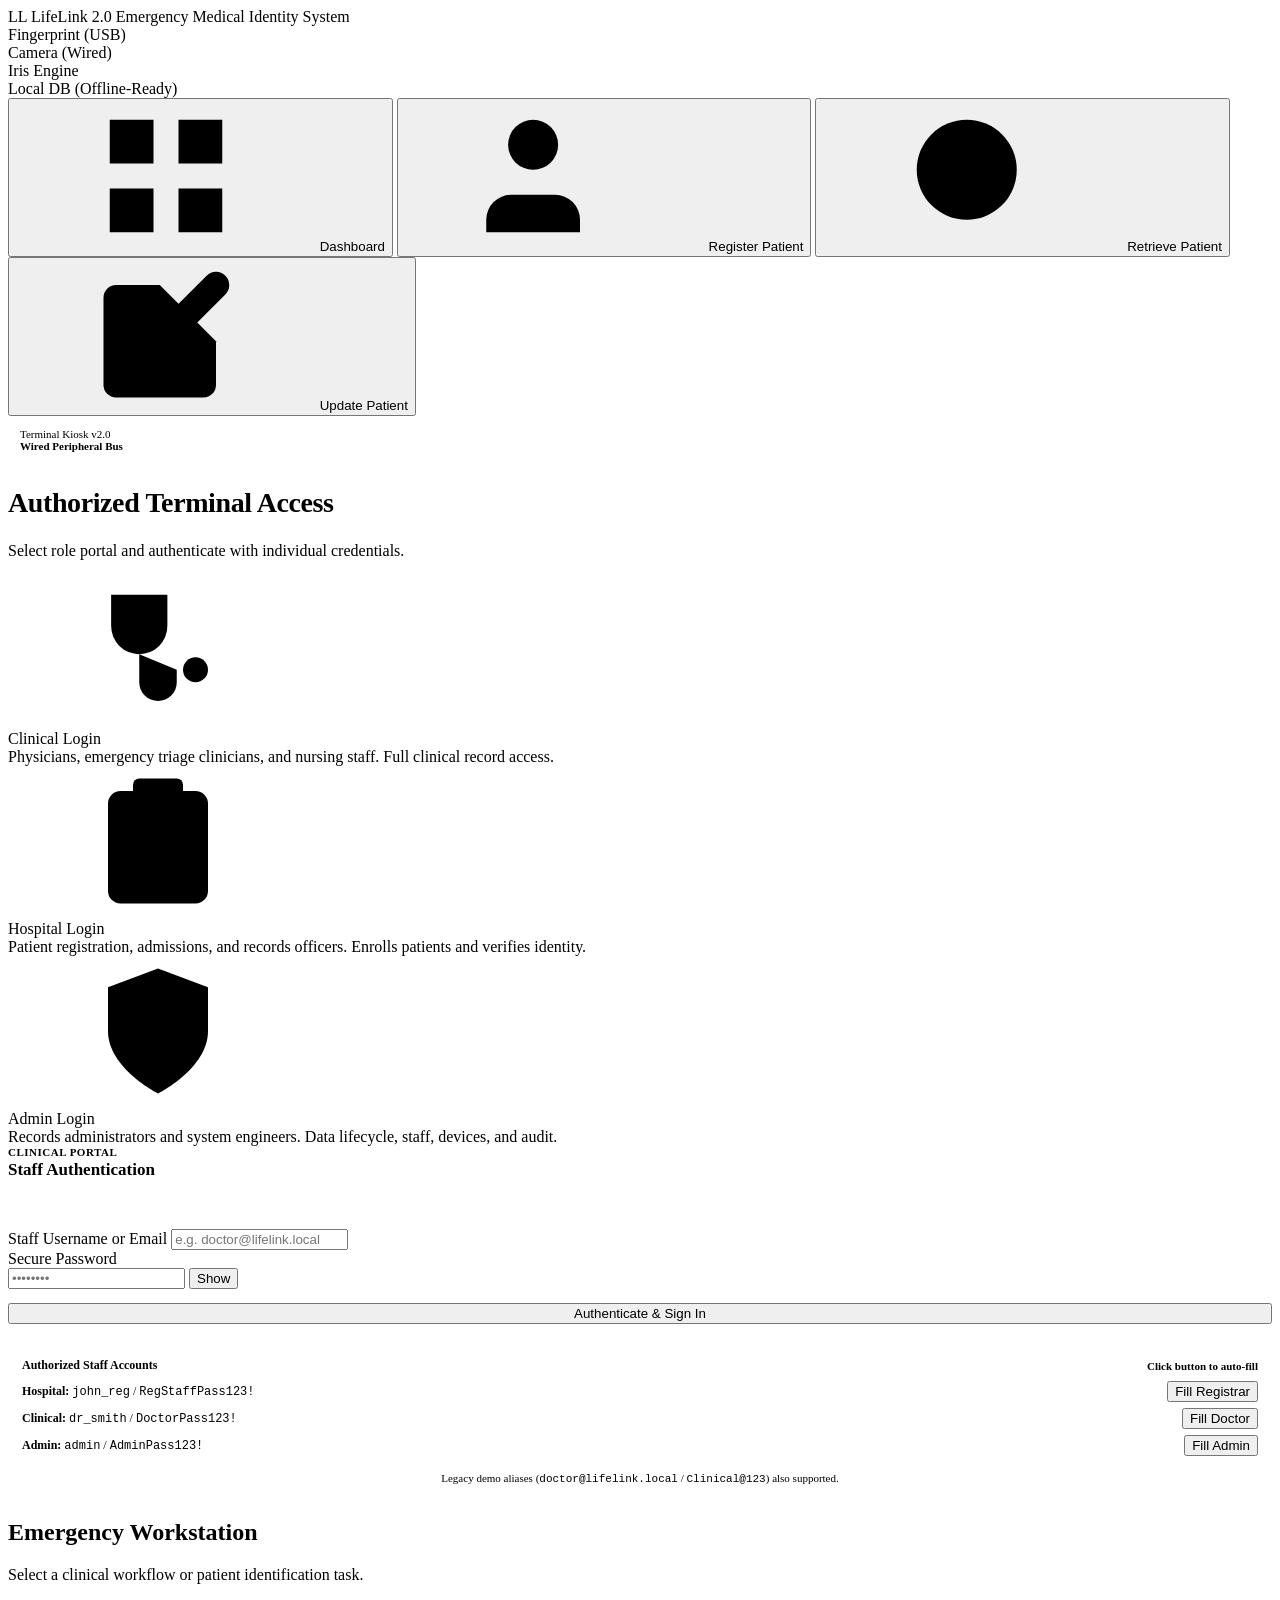
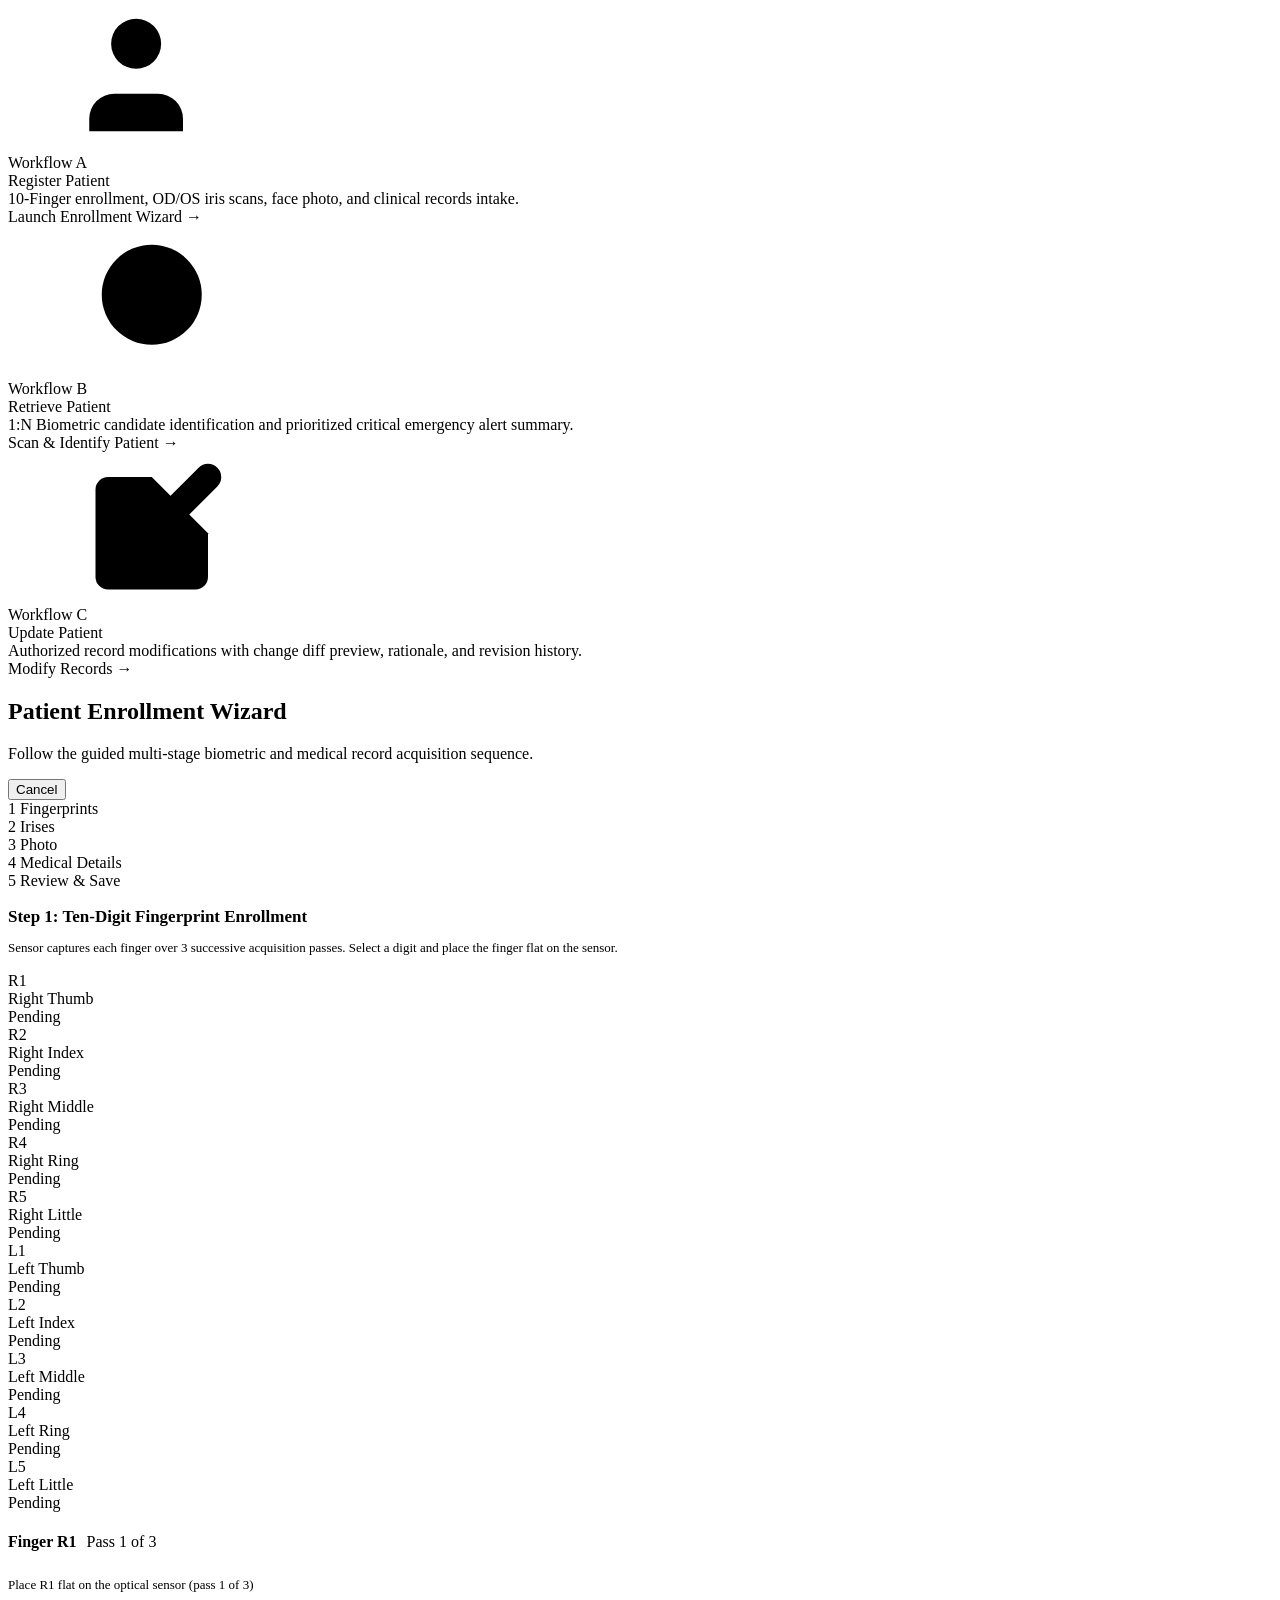
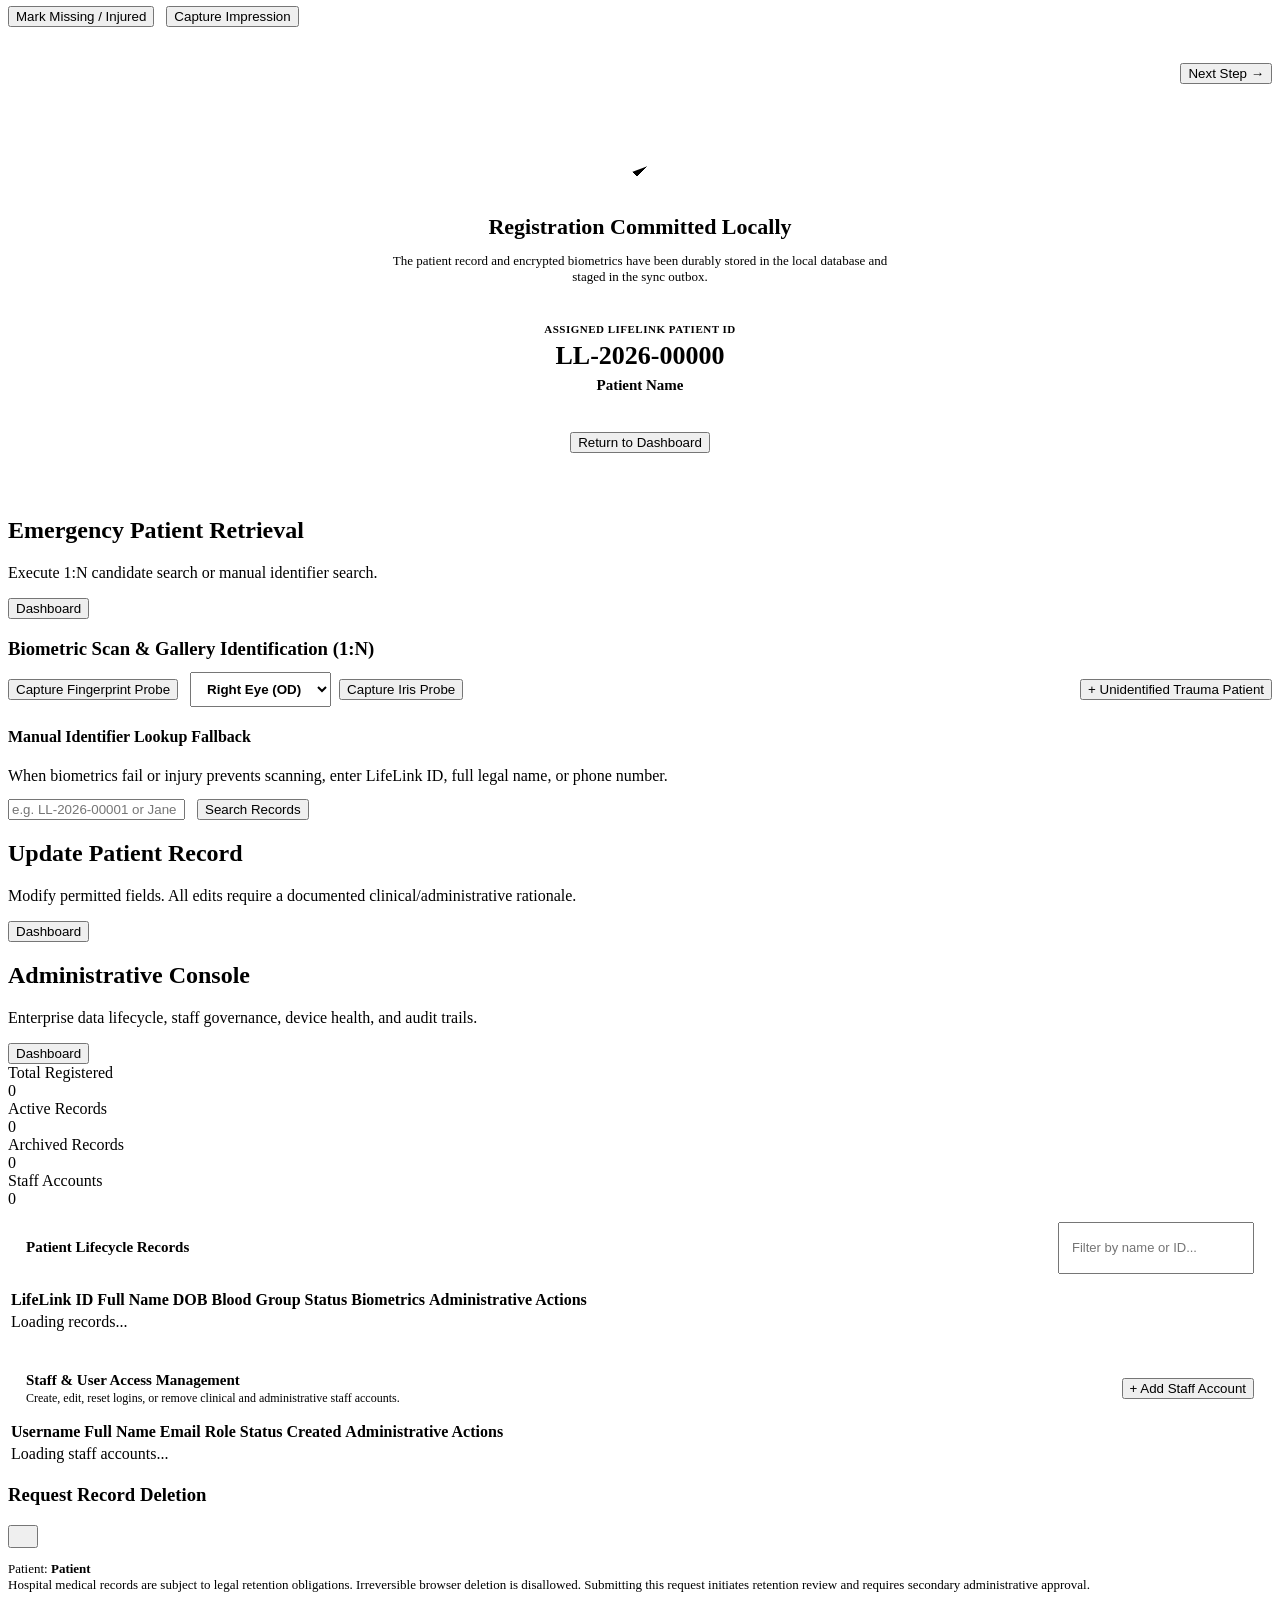
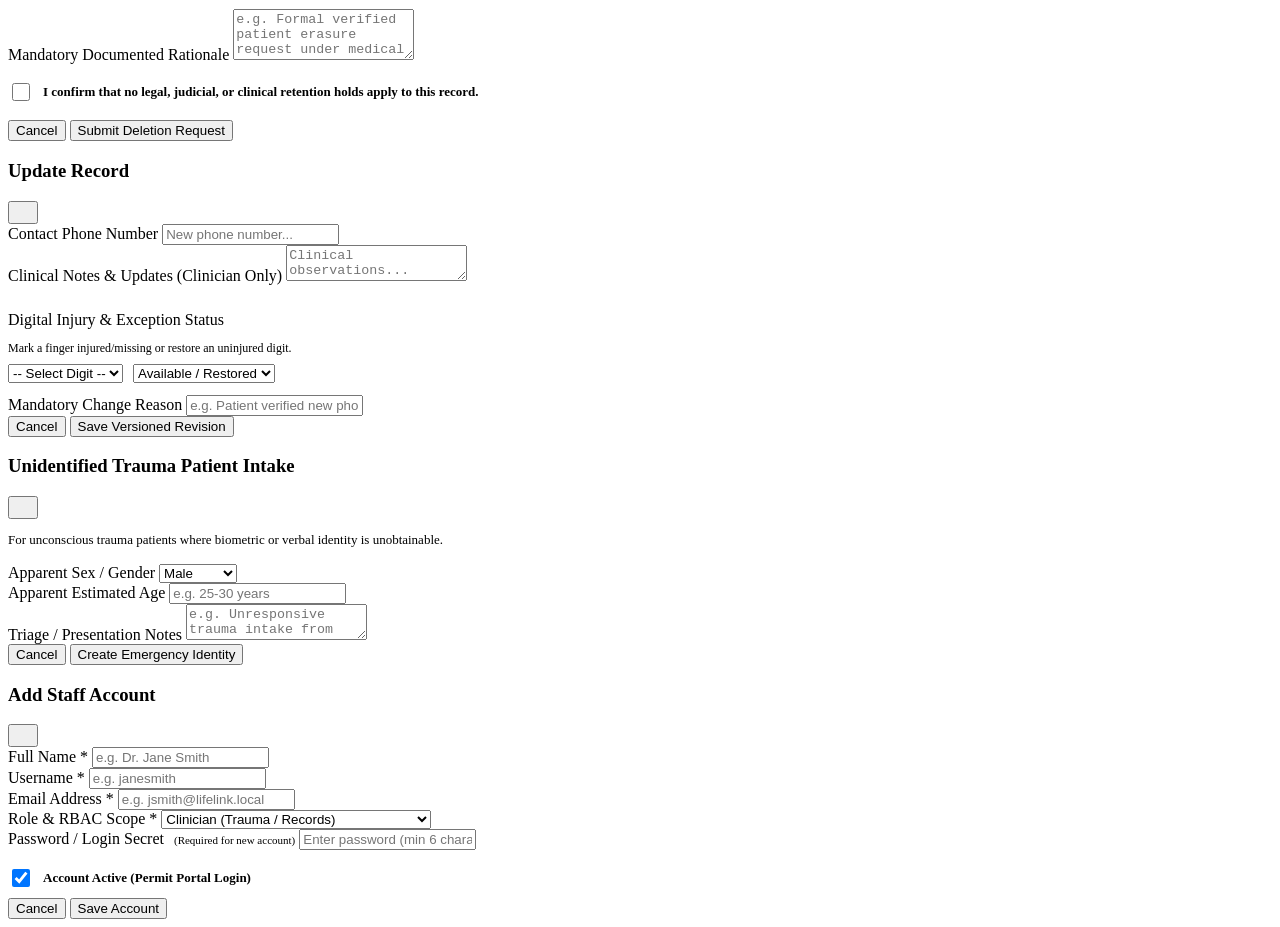
==== commit 8a19fe2c: "fix(iris): prevent synthetic biometric false identification LL-002B. The synthetic random-embedding " ====
--- a/frontend/index.html
+++ b/frontend/index.html
@@ -103,6 +103,10 @@
         <div class="status-pill" title="Raspberry Pi 3B+ Camera over Wired Ethernet">
           <span class="status-dot mock" id="status-cam"></span>
           <span>Camera (Wired)</span>
+        </div>
+        <div class="status-pill" title="Iris recognition models (LightIrisNet + Vis-IrisFormer)">
+          <span class="status-dot mock" id="status-iris-engine"></span>
+          <span>Iris Engine</span>
         </div>
         <div class="status-pill" title="Local Operational Database">
           <span class="status-dot active" id="status-db"></span>
